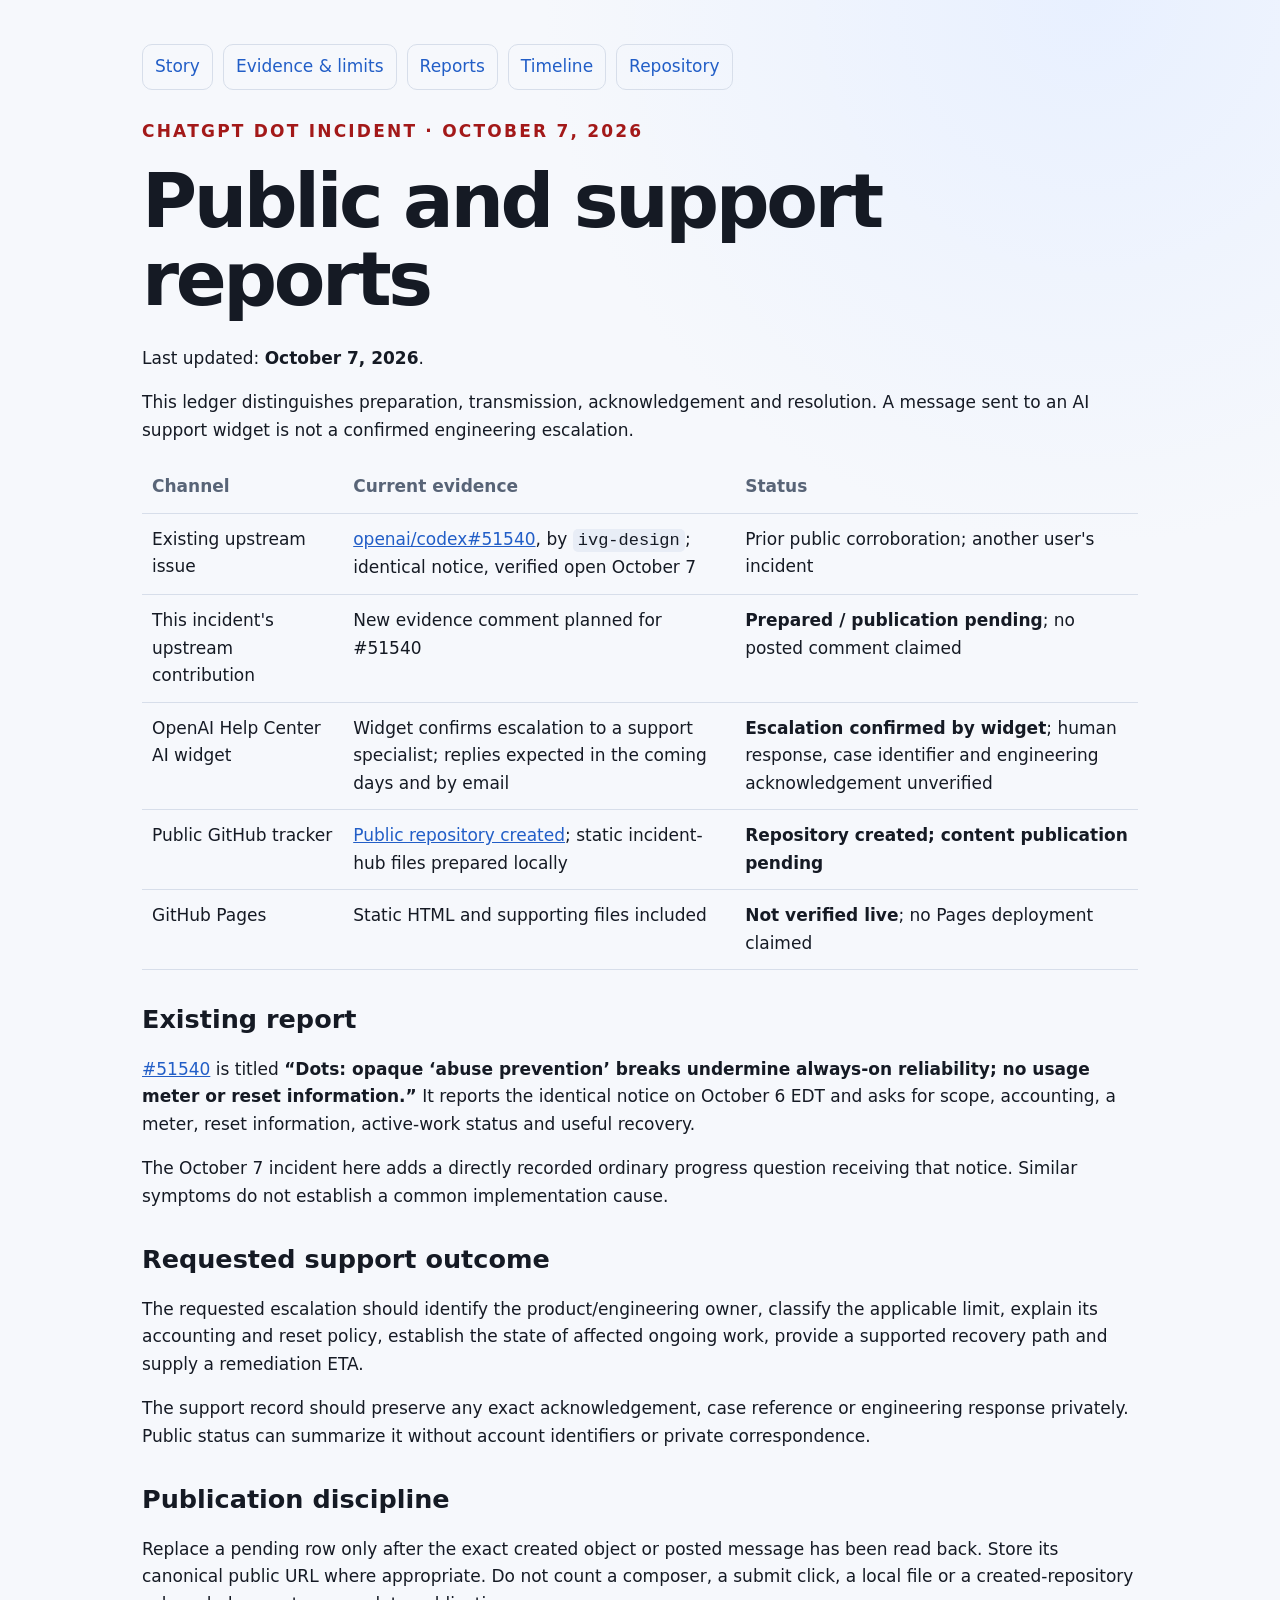
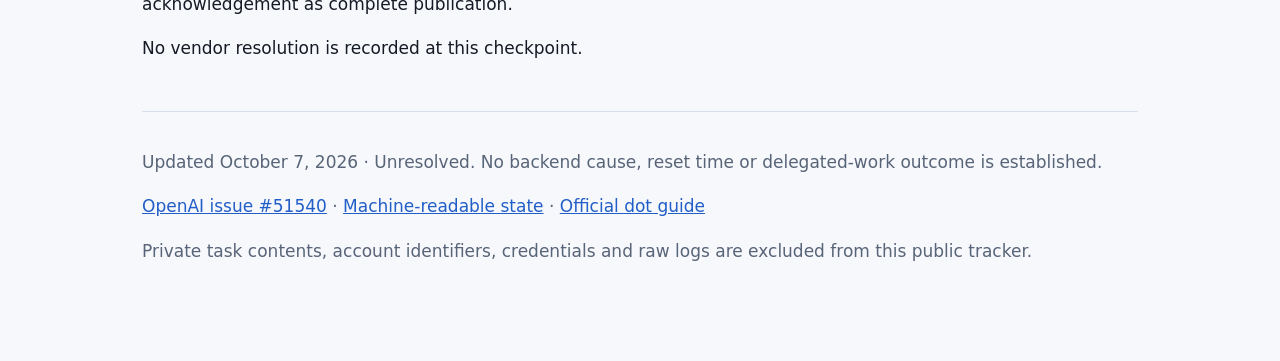
==== reports.html @ 670879d8 "Document dot availability warning with screenshot and scrubbed diagnostics" ====
<!doctype html>
<html lang="en"><head><meta charset="utf-8"><meta name="viewport" content="width=device-width,initial-scale=1"><title>Public and support reports</title><meta name="description" content="A channel ledger separating local preparation, sent messages, acknowledgements and verified resolution."><meta name="robots" content="index, follow"><link rel="canonical" href="https://coolak.github.io/chatgpt-dot-abuse-prevention-limit/reports.html"><meta property="og:type" content="article"><meta property="og:site_name" content="ChatGPT dot abuse-prevention limit"><meta property="og:title" content="Public and support reports"><meta property="og:description" content="A channel ledger separating local preparation, sent messages, acknowledgements and verified resolution."><meta property="og:url" content="https://coolak.github.io/chatgpt-dot-abuse-prevention-limit/reports.html"><meta name="twitter:card" content="summary"><link rel="stylesheet" href="site.css"><script type="application/ld+json">{"@context": "https://schema.org", "@type": "Report", "name": "Public and support reports", "url": "https://coolak.github.io/chatgpt-dot-abuse-prevention-limit/reports.html", "dateCreated": "2026-10-07", "dateModified": "2026-10-07", "about": ["ChatGPT", "Dots", "OpenAI", "Availability", "Usage transparency"], "isAccessibleForFree": true}</script></head><body><main><nav class="nav" aria-label="Incident navigation"><a href="./">Story</a><a href="technical-analysis.html">Evidence &amp; limits</a><a href="reports.html">Reports</a><a href="timeline.html">Timeline</a><a href="https://github.com/COOLak/chatgpt-dot-abuse-prevention-limit">Repository</a></nav><p class="kicker">ChatGPT dot incident · October 7, 2026</p><h1>Public and support reports</h1>
<p>Last updated: <strong>October 7, 2026</strong>.</p>
<p>This ledger distinguishes preparation, transmission, acknowledgement and resolution. A message sent to an AI support widget is not a confirmed engineering escalation.</p>
<div class="table-wrap"><table><thead><tr><th scope="col">Channel</th><th scope="col">Current evidence</th><th scope="col">Status</th></tr></thead><tbody>
<tr><td>Existing upstream issue</td><td><a href="https://github.com/openai/codex/issues/51540">openai/codex#51540</a>, by <code>ivg-design</code>; identical notice, verified open October 7</td><td>Prior public corroboration; another user&#x27;s incident</td></tr>
<tr><td>This incident&#x27;s upstream contribution</td><td>New evidence comment planned for #51540</td><td><strong>Prepared / publication pending</strong>; no posted comment claimed</td></tr>
<tr><td>OpenAI Help Center AI widget</td><td>Widget confirms escalation to a support specialist; replies expected in the coming days and by email</td><td><strong>Escalation confirmed by widget</strong>; human response, case identifier and engineering acknowledgement unverified</td></tr>
<tr><td>Public GitHub tracker</td><td><a href="https://github.com/COOLak/chatgpt-dot-abuse-prevention-limit">Public repository created</a>; static incident-hub files prepared locally</td><td><strong>Repository created; content publication pending</strong></td></tr>
<tr><td>GitHub Pages</td><td>Static HTML and supporting files included</td><td><strong>Not verified live</strong>; no Pages deployment claimed</td></tr>
</tbody></table></div>
<h2>Existing report</h2>
<p><a href="https://github.com/openai/codex/issues/51540">#51540</a> is titled <strong>“Dots: opaque ‘abuse prevention’ breaks undermine always-on reliability; no usage meter or reset information.”</strong> It reports the identical notice on October 6 EDT and asks for scope, accounting, a meter, reset information, active-work status and useful recovery.</p>
<p>The October 7 incident here adds a directly recorded ordinary progress question receiving that notice. Similar symptoms do not establish a common implementation cause.</p>
<h2>Requested support outcome</h2>
<p>The requested escalation should identify the product/engineering owner, classify the applicable limit, explain its accounting and reset policy, establish the state of affected ongoing work, provide a supported recovery path and supply a remediation ETA.</p>
<p>The support record should preserve any exact acknowledgement, case reference or engineering response privately. Public status can summarize it without account identifiers or private correspondence.</p>
<h2>Publication discipline</h2>
<p>Replace a pending row only after the exact created object or posted message has been read back. Store its canonical public URL where appropriate. Do not count a composer, a submit click, a local file or a created-repository acknowledgement as complete publication.</p>
<p>No vendor resolution is recorded at this checkpoint.</p><footer><p>Updated October 7, 2026 · Unresolved. No backend cause, reset time or delegated-work outcome is established.</p><p><a href="https://github.com/openai/codex/issues/51540">OpenAI issue #51540</a> · <a href="incident-state.json">Machine-readable state</a> · <a href="https://learn.chatgpt.com/docs/dots">Official dot guide</a></p><p>Private task contents, account identifiers, credentials and raw logs are excluded from this public tracker.</p></footer></main></body></html>
---- site.css ----
:root{color-scheme:light dark;--bg:#090c12;--panel:#141a24;--panel2:#0f141d;--text:#f5f7fb;--muted:#aeb9ca;--line:#2d3748;--accent:#8bb7ff;--bad:#ff8f8f;--good:#79e2ad;--warn:#ffd27a}
*{box-sizing:border-box}html{scroll-behavior:smooth}body{margin:0;background:radial-gradient(circle at 85% 0,#17233a 0,transparent 34rem),var(--bg);color:var(--text);font:17px/1.62 system-ui,-apple-system,"Segoe UI",sans-serif}main{max-width:1040px;margin:auto;padding:44px 22px 80px}a{color:var(--accent)}h1{font-size:clamp(2.2rem,6vw,4.7rem);line-height:1.04;margin:.22em 0 .35em;letter-spacing:-.045em}h2{margin-top:2.1rem;line-height:1.2}h3{margin-bottom:.35rem}.kicker{color:var(--bad);font-weight:850;letter-spacing:.13em;text-transform:uppercase}.lede{font-size:1.24rem;color:var(--muted);max-width:850px}.status,.pill{display:inline-block;padding:.34rem .72rem;border:1px solid var(--bad);border-radius:999px;color:var(--bad);font-weight:760}.pill{border-color:var(--line);color:var(--muted);margin:.2rem}.grid{display:grid;grid-template-columns:repeat(auto-fit,minmax(250px,1fr));gap:16px;margin:28px 0}.card,.panel{background:linear-gradient(180deg,var(--panel),var(--panel2));border:1px solid var(--line);border-radius:17px;padding:21px}.card h2,.card h3{margin-top:0;font-size:1.08rem}.metric{font-size:2rem;font-weight:850;line-height:1.1}.muted{color:var(--muted)}.warning{border-left:4px solid var(--warn)}.proof{border-left:4px solid var(--good)}img{display:block;max-width:100%;height:auto;border-radius:14px;border:1px solid var(--line);margin:24px 0}table{width:100%;border-collapse:collapse;display:block;overflow-x:auto}th,td{text-align:left;vertical-align:top;border-bottom:1px solid var(--line);padding:12px 10px;min-width:150px}th{color:var(--muted)}.links,.nav{display:flex;flex-wrap:wrap;gap:10px}.links a,.nav a{border:1px solid var(--line);border-radius:10px;padding:8px 12px;text-decoration:none;background:rgba(255,255,255,.02)}.nav{margin-bottom:28px}.timeline{border-left:2px solid var(--line);padding-left:22px}.timeline article{position:relative;margin:0 0 24px}.timeline article:before{content:"";position:absolute;left:-29px;top:.45rem;width:12px;height:12px;border-radius:50%;background:var(--accent)}code{background:#20283a;padding:.1em .3em;border-radius:5px}footer{margin-top:48px;padding-top:20px;border-top:1px solid var(--line);color:var(--muted)}blockquote{margin:24px 0;padding:18px 22px;border-left:4px solid var(--warn);background:var(--panel2);font-size:1.15rem}.table-wrap{overflow-x:auto}.table-wrap table{display:table}.evidence{max-width:850px;margin:30px 0}.evidence figcaption{font-size:.9rem;color:var(--muted)}.checklist li{margin:.5em 0}@media(prefers-color-scheme:light){:root{--bg:#f6f8fc;--panel:#fff;--panel2:#f8faff;--text:#151a24;--muted:#586477;--line:#d7deea;--accent:#225ec7;--bad:#a31919;--good:#087743;--warn:#8a5a00}body{background:radial-gradient(circle at 85% 0,#e8f0ff 0,transparent 34rem),var(--bg)}code{background:#e8edf6}}@media(max-width:600px){main{padding:28px 18px 54px}.lede{font-size:1.1rem}.nav a{font-size:.9rem}.card,.panel{padding:17px}}
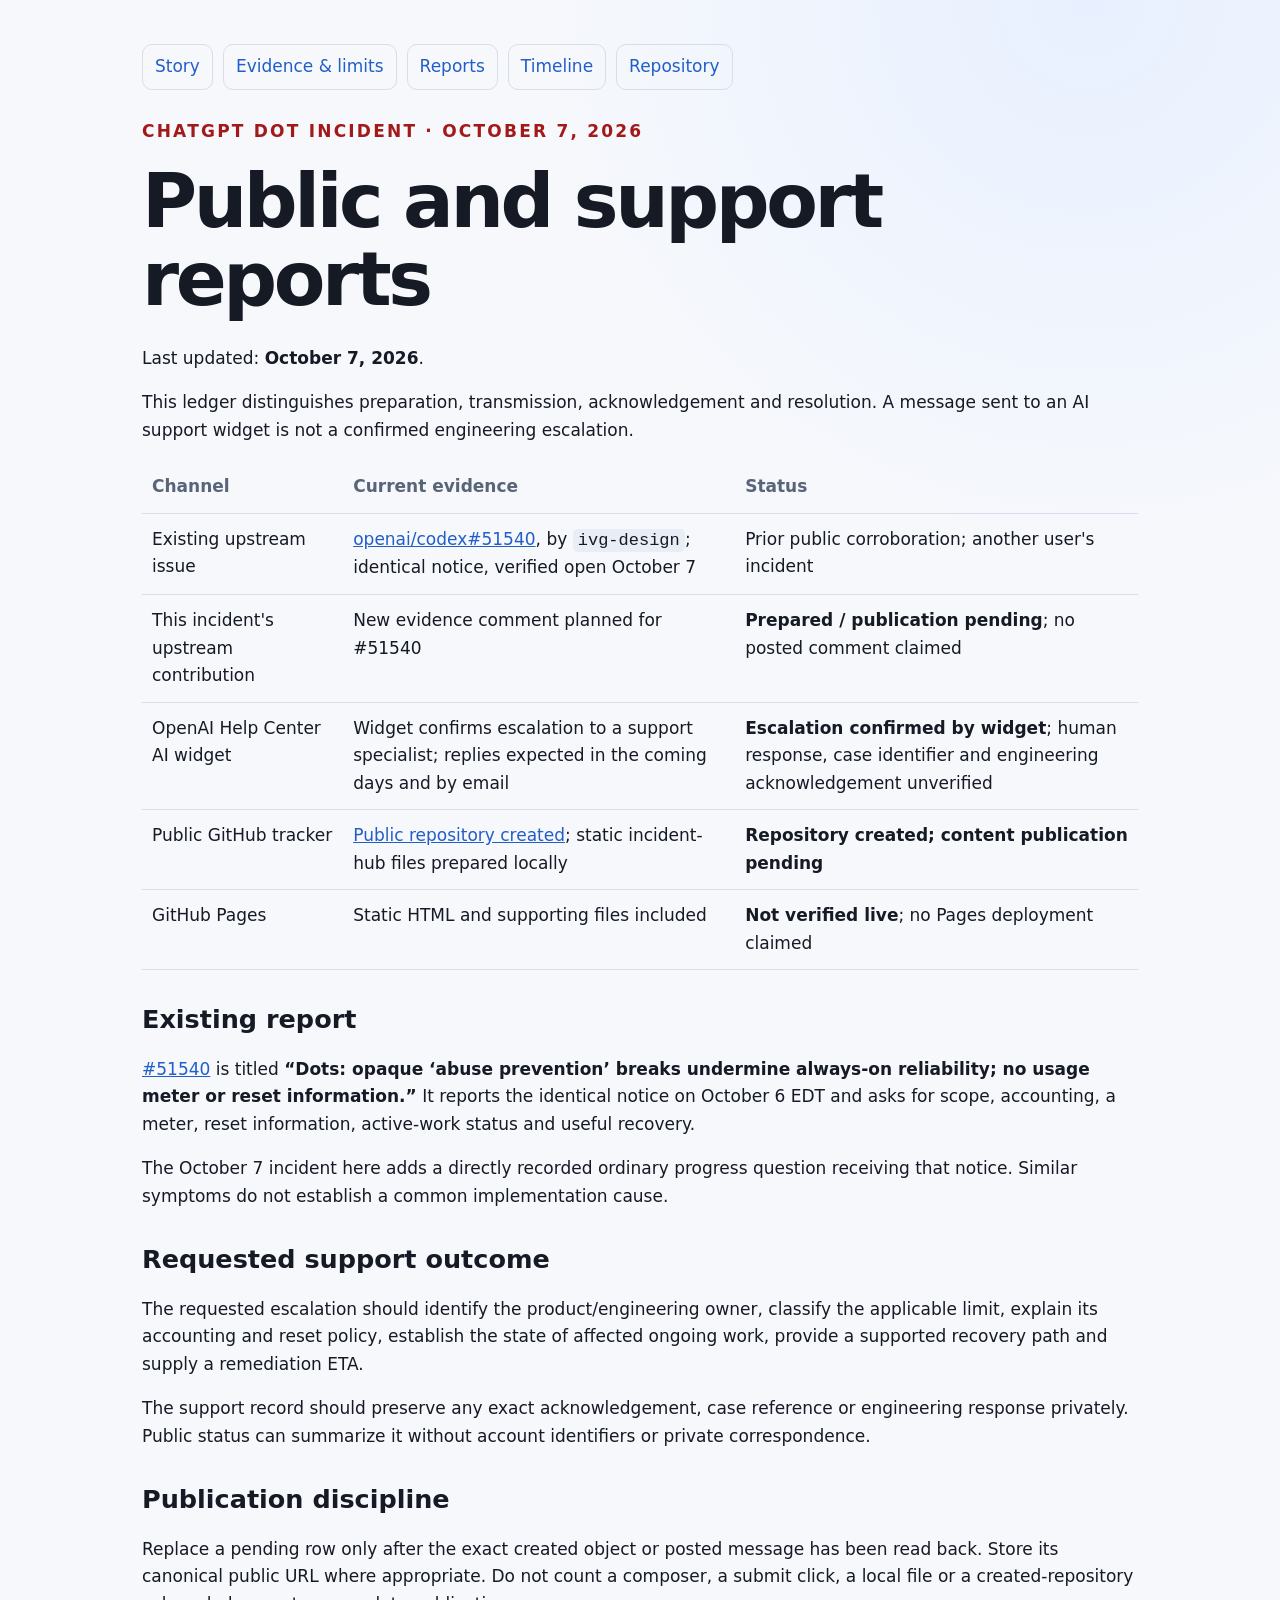
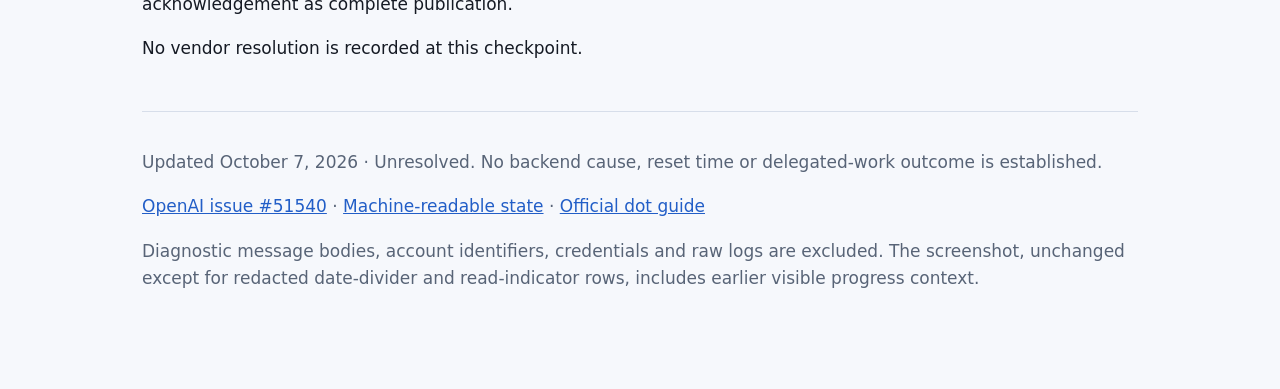
==== commit 382c78ed: "Clarify timestamp correlation and full screenshot disclosure" ====
--- a/reports.html
+++ b/reports.html
@@ -17,4 +17,4 @@
 <p>The support record should preserve any exact acknowledgement, case reference or engineering response privately. Public status can summarize it without account identifiers or private correspondence.</p>
 <h2>Publication discipline</h2>
 <p>Replace a pending row only after the exact created object or posted message has been read back. Store its canonical public URL where appropriate. Do not count a composer, a submit click, a local file or a created-repository acknowledgement as complete publication.</p>
-<p>No vendor resolution is recorded at this checkpoint.</p><footer><p>Updated October 7, 2026 · Unresolved. No backend cause, reset time or delegated-work outcome is established.</p><p><a href="https://github.com/openai/codex/issues/51540">OpenAI issue #51540</a> · <a href="incident-state.json">Machine-readable state</a> · <a href="https://learn.chatgpt.com/docs/dots">Official dot guide</a></p><p>Private task contents, account identifiers, credentials and raw logs are excluded from this public tracker.</p></footer></main></body></html>
+<p>No vendor resolution is recorded at this checkpoint.</p><footer><p>Updated October 7, 2026 · Unresolved. No backend cause, reset time or delegated-work outcome is established.</p><p><a href="https://github.com/openai/codex/issues/51540">OpenAI issue #51540</a> · <a href="incident-state.json">Machine-readable state</a> · <a href="https://learn.chatgpt.com/docs/dots">Official dot guide</a></p><p>Diagnostic message bodies, account identifiers, credentials and raw logs are excluded. The screenshot, unchanged except for redacted date-divider and read-indicator rows, includes earlier visible progress context.</p></footer></main></body></html>
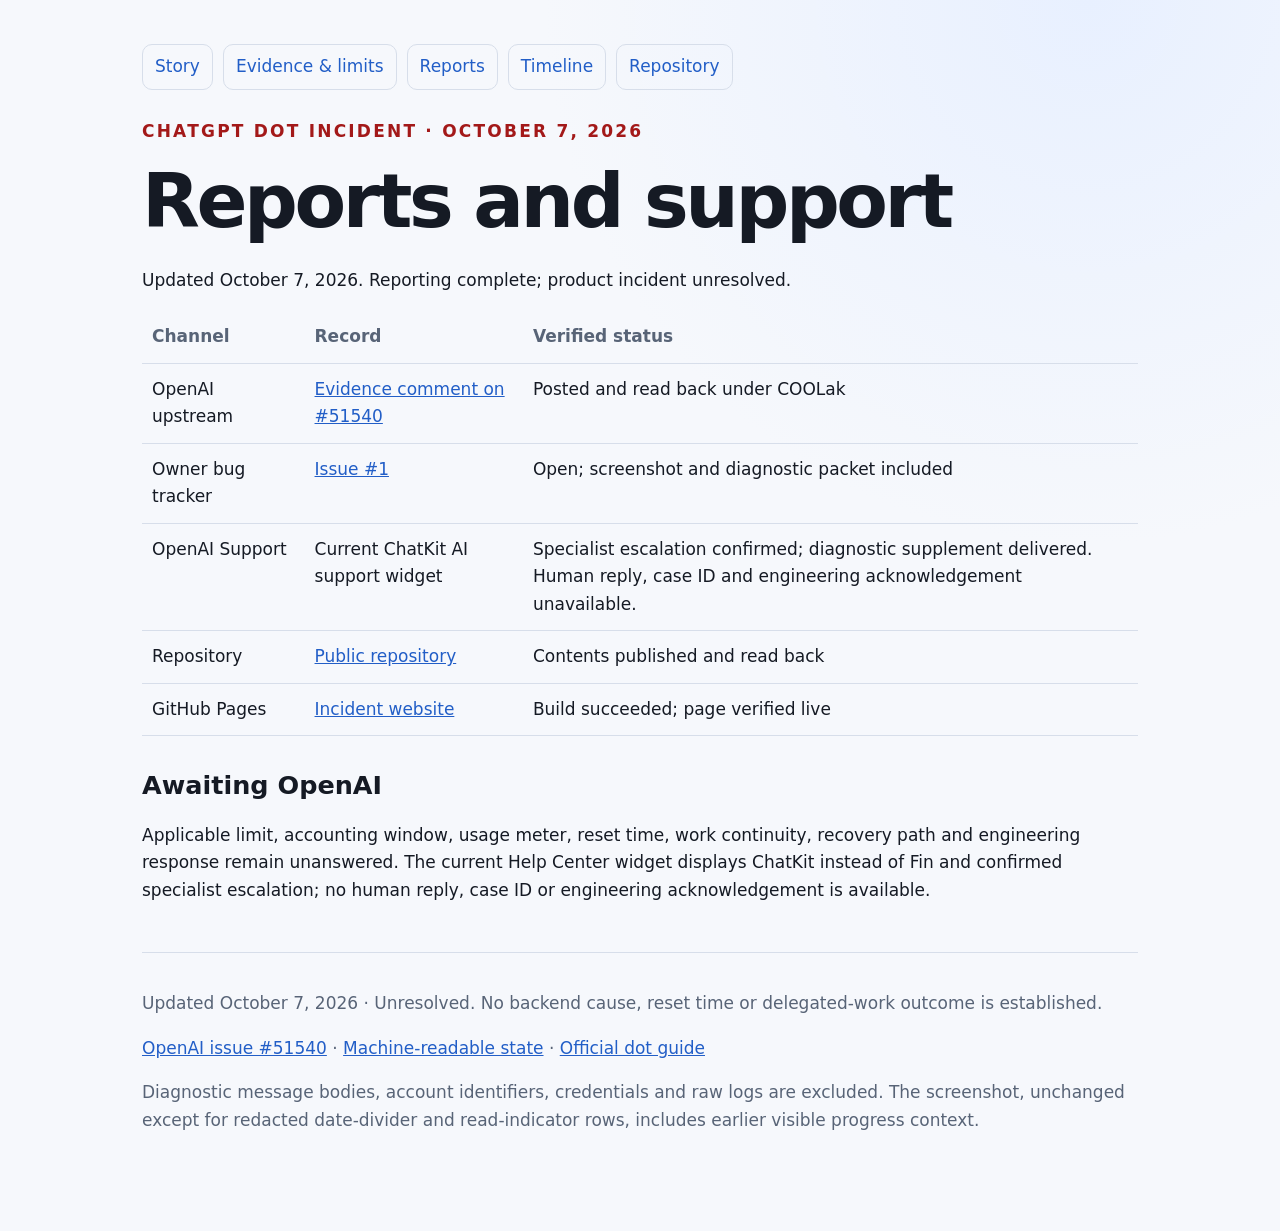
==== commit d3de0662: "Record verified GitHub, support and website publication" ====
--- a/reports.html
+++ b/reports.html
@@ -1,20 +1,2 @@
 <!doctype html>
-<html lang="en"><head><meta charset="utf-8"><meta name="viewport" content="width=device-width,initial-scale=1"><title>Public and support reports</title><meta name="description" content="A channel ledger separating local preparation, sent messages, acknowledgements and verified resolution."><meta name="robots" content="index, follow"><link rel="canonical" href="https://coolak.github.io/chatgpt-dot-abuse-prevention-limit/reports.html"><meta property="og:type" content="article"><meta property="og:site_name" content="ChatGPT dot abuse-prevention limit"><meta property="og:title" content="Public and support reports"><meta property="og:description" content="A channel ledger separating local preparation, sent messages, acknowledgements and verified resolution."><meta property="og:url" content="https://coolak.github.io/chatgpt-dot-abuse-prevention-limit/reports.html"><meta name="twitter:card" content="summary"><link rel="stylesheet" href="site.css"><script type="application/ld+json">{"@context": "https://schema.org", "@type": "Report", "name": "Public and support reports", "url": "https://coolak.github.io/chatgpt-dot-abuse-prevention-limit/reports.html", "dateCreated": "2026-10-07", "dateModified": "2026-10-07", "about": ["ChatGPT", "Dots", "OpenAI", "Availability", "Usage transparency"], "isAccessibleForFree": true}</script></head><body><main><nav class="nav" aria-label="Incident navigation"><a href="./">Story</a><a href="technical-analysis.html">Evidence &amp; limits</a><a href="reports.html">Reports</a><a href="timeline.html">Timeline</a><a href="https://github.com/COOLak/chatgpt-dot-abuse-prevention-limit">Repository</a></nav><p class="kicker">ChatGPT dot incident · October 7, 2026</p><h1>Public and support reports</h1>
-<p>Last updated: <strong>October 7, 2026</strong>.</p>
-<p>This ledger distinguishes preparation, transmission, acknowledgement and resolution. A message sent to an AI support widget is not a confirmed engineering escalation.</p>
-<div class="table-wrap"><table><thead><tr><th scope="col">Channel</th><th scope="col">Current evidence</th><th scope="col">Status</th></tr></thead><tbody>
-<tr><td>Existing upstream issue</td><td><a href="https://github.com/openai/codex/issues/51540">openai/codex#51540</a>, by <code>ivg-design</code>; identical notice, verified open October 7</td><td>Prior public corroboration; another user&#x27;s incident</td></tr>
-<tr><td>This incident&#x27;s upstream contribution</td><td>New evidence comment planned for #51540</td><td><strong>Prepared / publication pending</strong>; no posted comment claimed</td></tr>
-<tr><td>OpenAI Help Center AI widget</td><td>Widget confirms escalation to a support specialist; replies expected in the coming days and by email</td><td><strong>Escalation confirmed by widget</strong>; human response, case identifier and engineering acknowledgement unverified</td></tr>
-<tr><td>Public GitHub tracker</td><td><a href="https://github.com/COOLak/chatgpt-dot-abuse-prevention-limit">Public repository created</a>; static incident-hub files prepared locally</td><td><strong>Repository created; content publication pending</strong></td></tr>
-<tr><td>GitHub Pages</td><td>Static HTML and supporting files included</td><td><strong>Not verified live</strong>; no Pages deployment claimed</td></tr>
-</tbody></table></div>
-<h2>Existing report</h2>
-<p><a href="https://github.com/openai/codex/issues/51540">#51540</a> is titled <strong>“Dots: opaque ‘abuse prevention’ breaks undermine always-on reliability; no usage meter or reset information.”</strong> It reports the identical notice on October 6 EDT and asks for scope, accounting, a meter, reset information, active-work status and useful recovery.</p>
-<p>The October 7 incident here adds a directly recorded ordinary progress question receiving that notice. Similar symptoms do not establish a common implementation cause.</p>
-<h2>Requested support outcome</h2>
-<p>The requested escalation should identify the product/engineering owner, classify the applicable limit, explain its accounting and reset policy, establish the state of affected ongoing work, provide a supported recovery path and supply a remediation ETA.</p>
-<p>The support record should preserve any exact acknowledgement, case reference or engineering response privately. Public status can summarize it without account identifiers or private correspondence.</p>
-<h2>Publication discipline</h2>
-<p>Replace a pending row only after the exact created object or posted message has been read back. Store its canonical public URL where appropriate. Do not count a composer, a submit click, a local file or a created-repository acknowledgement as complete publication.</p>
-<p>No vendor resolution is recorded at this checkpoint.</p><footer><p>Updated October 7, 2026 · Unresolved. No backend cause, reset time or delegated-work outcome is established.</p><p><a href="https://github.com/openai/codex/issues/51540">OpenAI issue #51540</a> · <a href="incident-state.json">Machine-readable state</a> · <a href="https://learn.chatgpt.com/docs/dots">Official dot guide</a></p><p>Diagnostic message bodies, account identifiers, credentials and raw logs are excluded. The screenshot, unchanged except for redacted date-divider and read-indicator rows, includes earlier visible progress context.</p></footer></main></body></html>
+<html lang="en"><head><meta charset="utf-8"><meta name="viewport" content="width=device-width,initial-scale=1"><title>Public and support reports</title><meta name="description" content="A channel ledger separating local preparation, sent messages, acknowledgements and verified resolution."><meta name="robots" content="index, follow"><link rel="canonical" href="https://coolak.github.io/chatgpt-dot-abuse-prevention-limit/reports.html"><meta property="og:type" content="article"><meta property="og:site_name" content="ChatGPT dot abuse-prevention limit"><meta property="og:title" content="Public and support reports"><meta property="og:description" content="A channel ledger separating local preparation, sent messages, acknowledgements and verified resolution."><meta property="og:url" content="https://coolak.github.io/chatgpt-dot-abuse-prevention-limit/reports.html"><meta name="twitter:card" content="summary"><link rel="stylesheet" href="site.css"><script type="application/ld+json">{"@context": "https://schema.org", "@type": "Report", "name": "Public and support reports", "url": "https://coolak.github.io/chatgpt-dot-abuse-prevention-limit/reports.html", "dateCreated": "2026-10-07", "dateModified": "2026-10-07", "about": ["ChatGPT", "Dots", "OpenAI", "Availability", "Usage transparency"], "isAccessibleForFree": true}</script></head><body><main><nav class="nav" aria-label="Incident navigation"><a href="./">Story</a><a href="technical-analysis.html">Evidence &amp; limits</a><a href="reports.html">Reports</a><a href="timeline.html">Timeline</a><a href="https://github.com/COOLak/chatgpt-dot-abuse-prevention-limit">Repository</a></nav><p class="kicker">ChatGPT dot incident · October 7, 2026</p><h1>Reports and support</h1><p>Updated October 7, 2026. Reporting complete; product incident unresolved.</p><table><thead><tr><th>Channel</th><th>Record</th><th>Verified status</th></tr></thead><tbody><tr><td>OpenAI upstream</td><td><a href="https://github.com/openai/codex/issues/51540#issuecomment-6038172530">Evidence comment on #51540</a></td><td>Posted and read back under COOLak</td></tr><tr><td>Owner bug tracker</td><td><a href="https://github.com/COOLak/chatgpt-dot-abuse-prevention-limit/issues/1">Issue #1</a></td><td>Open; screenshot and diagnostic packet included</td></tr><tr><td>OpenAI Support</td><td>Current ChatKit AI support widget</td><td>Specialist escalation confirmed; diagnostic supplement delivered. Human reply, case ID and engineering acknowledgement unavailable.</td></tr><tr><td>Repository</td><td><a href="https://github.com/COOLak/chatgpt-dot-abuse-prevention-limit">Public repository</a></td><td>Contents published and read back</td></tr><tr><td>GitHub Pages</td><td><a href="https://coolak.github.io/chatgpt-dot-abuse-prevention-limit/">Incident website</a></td><td>Build succeeded; page verified live</td></tr></tbody></table><h2>Awaiting OpenAI</h2><p>Applicable limit, accounting window, usage meter, reset time, work continuity, recovery path and engineering response remain unanswered. The current Help Center widget displays ChatKit instead of Fin and confirmed specialist escalation; no human reply, case ID or engineering acknowledgement is available.</p><footer><p>Updated October 7, 2026 · Unresolved. No backend cause, reset time or delegated-work outcome is established.</p><p><a href="https://github.com/openai/codex/issues/51540">OpenAI issue #51540</a> · <a href="incident-state.json">Machine-readable state</a> · <a href="https://learn.chatgpt.com/docs/dots">Official dot guide</a></p><p>Diagnostic message bodies, account identifiers, credentials and raw logs are excluded. The screenshot, unchanged except for redacted date-divider and read-indicator rows, includes earlier visible progress context.</p></footer></main></body></html>
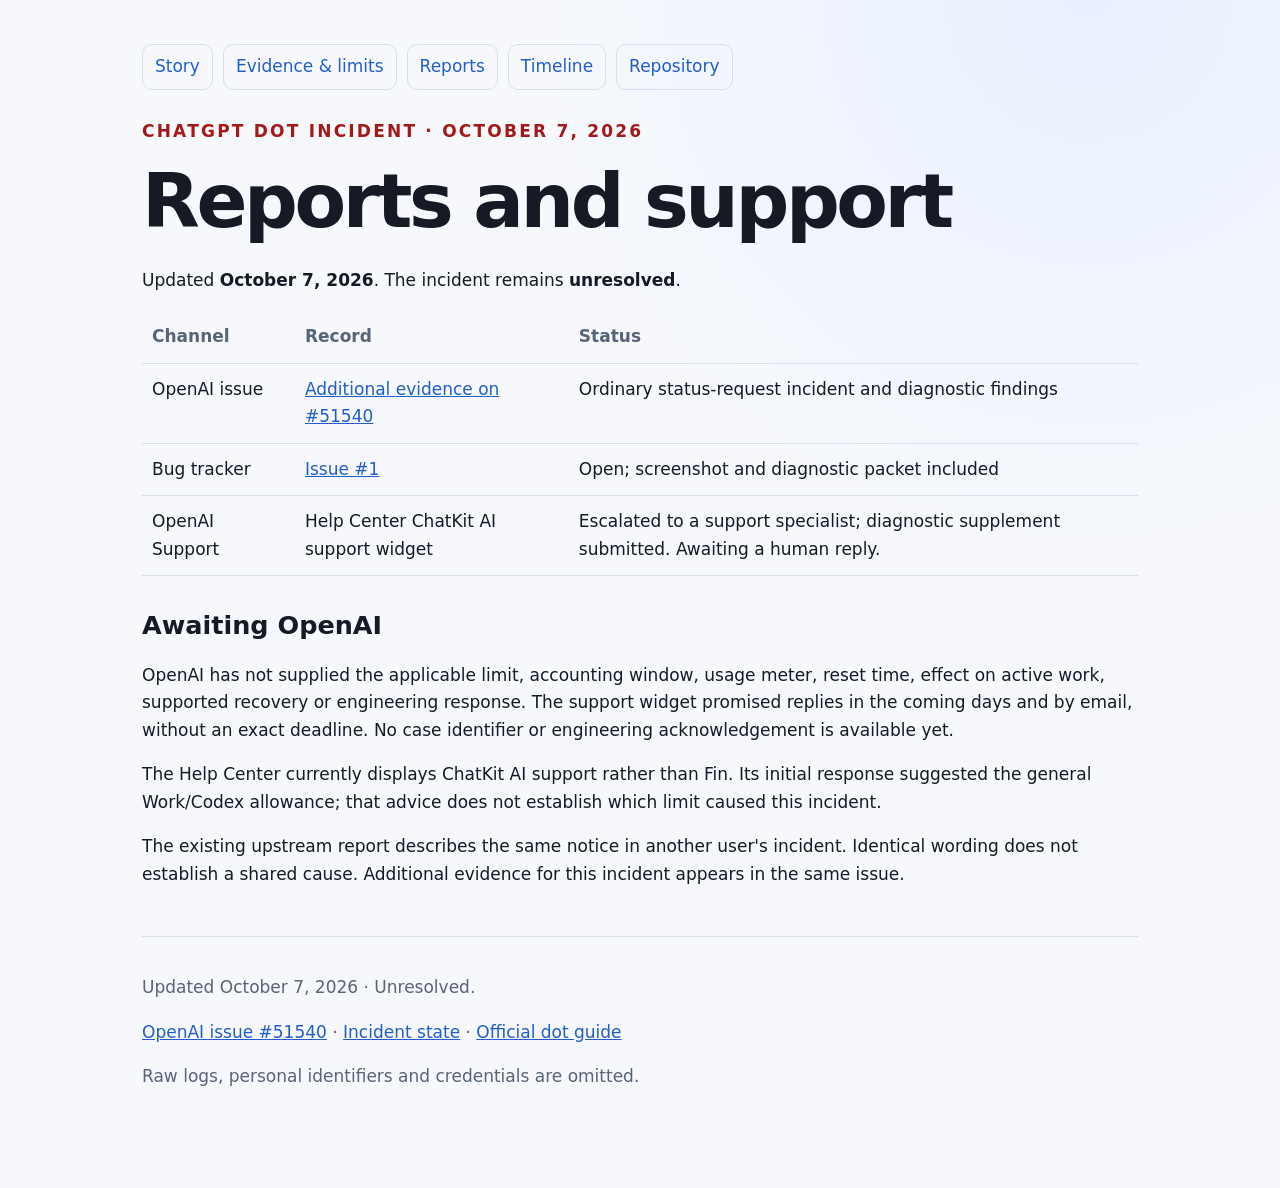
==== commit eb120367: "Remove personal references and simplify incident report" ====
--- a/reports.html
+++ b/reports.html
@@ -1,2 +1,12 @@
 <!doctype html>
-<html lang="en"><head><meta charset="utf-8"><meta name="viewport" content="width=device-width,initial-scale=1"><title>Public and support reports</title><meta name="description" content="A channel ledger separating local preparation, sent messages, acknowledgements and verified resolution."><meta name="robots" content="index, follow"><link rel="canonical" href="https://coolak.github.io/chatgpt-dot-abuse-prevention-limit/reports.html"><meta property="og:type" content="article"><meta property="og:site_name" content="ChatGPT dot abuse-prevention limit"><meta property="og:title" content="Public and support reports"><meta property="og:description" content="A channel ledger separating local preparation, sent messages, acknowledgements and verified resolution."><meta property="og:url" content="https://coolak.github.io/chatgpt-dot-abuse-prevention-limit/reports.html"><meta name="twitter:card" content="summary"><link rel="stylesheet" href="site.css"><script type="application/ld+json">{"@context": "https://schema.org", "@type": "Report", "name": "Public and support reports", "url": "https://coolak.github.io/chatgpt-dot-abuse-prevention-limit/reports.html", "dateCreated": "2026-10-07", "dateModified": "2026-10-07", "about": ["ChatGPT", "Dots", "OpenAI", "Availability", "Usage transparency"], "isAccessibleForFree": true}</script></head><body><main><nav class="nav" aria-label="Incident navigation"><a href="./">Story</a><a href="technical-analysis.html">Evidence &amp; limits</a><a href="reports.html">Reports</a><a href="timeline.html">Timeline</a><a href="https://github.com/COOLak/chatgpt-dot-abuse-prevention-limit">Repository</a></nav><p class="kicker">ChatGPT dot incident · October 7, 2026</p><h1>Reports and support</h1><p>Updated October 7, 2026. Reporting complete; product incident unresolved.</p><table><thead><tr><th>Channel</th><th>Record</th><th>Verified status</th></tr></thead><tbody><tr><td>OpenAI upstream</td><td><a href="https://github.com/openai/codex/issues/51540#issuecomment-6038172530">Evidence comment on #51540</a></td><td>Posted and read back under COOLak</td></tr><tr><td>Owner bug tracker</td><td><a href="https://github.com/COOLak/chatgpt-dot-abuse-prevention-limit/issues/1">Issue #1</a></td><td>Open; screenshot and diagnostic packet included</td></tr><tr><td>OpenAI Support</td><td>Current ChatKit AI support widget</td><td>Specialist escalation confirmed; diagnostic supplement delivered. Human reply, case ID and engineering acknowledgement unavailable.</td></tr><tr><td>Repository</td><td><a href="https://github.com/COOLak/chatgpt-dot-abuse-prevention-limit">Public repository</a></td><td>Contents published and read back</td></tr><tr><td>GitHub Pages</td><td><a href="https://coolak.github.io/chatgpt-dot-abuse-prevention-limit/">Incident website</a></td><td>Build succeeded; page verified live</td></tr></tbody></table><h2>Awaiting OpenAI</h2><p>Applicable limit, accounting window, usage meter, reset time, work continuity, recovery path and engineering response remain unanswered. The current Help Center widget displays ChatKit instead of Fin and confirmed specialist escalation; no human reply, case ID or engineering acknowledgement is available.</p><footer><p>Updated October 7, 2026 · Unresolved. No backend cause, reset time or delegated-work outcome is established.</p><p><a href="https://github.com/openai/codex/issues/51540">OpenAI issue #51540</a> · <a href="incident-state.json">Machine-readable state</a> · <a href="https://learn.chatgpt.com/docs/dots">Official dot guide</a></p><p>Diagnostic message bodies, account identifiers, credentials and raw logs are excluded. The screenshot, unchanged except for redacted date-divider and read-indicator rows, includes earlier visible progress context.</p></footer></main></body></html>
+<html lang="en"><head><meta charset="utf-8"><meta name="viewport" content="width=device-width,initial-scale=1"><title>Public and support reports</title><meta name="description" content="OpenAI bug report and support escalation status."><meta name="robots" content="index, follow"><link rel="canonical" href="https://coolak.github.io/chatgpt-dot-abuse-prevention-limit/reports.html"><meta property="og:type" content="article"><meta property="og:site_name" content="ChatGPT dot abuse-prevention limit"><meta property="og:title" content="Public and support reports"><meta property="og:description" content="OpenAI bug report and support escalation status."><meta property="og:url" content="https://coolak.github.io/chatgpt-dot-abuse-prevention-limit/reports.html"><meta name="twitter:card" content="summary"><link rel="stylesheet" href="site.css"><script type="application/ld+json">{"@context": "https://schema.org", "@type": "Report", "name": "Public and support reports", "url": "https://coolak.github.io/chatgpt-dot-abuse-prevention-limit/reports.html", "dateCreated": "2026-10-07", "dateModified": "2026-10-07", "about": ["ChatGPT", "Dots", "OpenAI", "Availability", "Usage transparency"], "isAccessibleForFree": true}</script></head><body><main><nav class="nav" aria-label="Incident navigation"><a href="./">Story</a><a href="technical-analysis.html">Evidence &amp; limits</a><a href="reports.html">Reports</a><a href="timeline.html">Timeline</a><a href="https://github.com/COOLak/chatgpt-dot-abuse-prevention-limit">Repository</a></nav><p class="kicker">ChatGPT dot incident · October 7, 2026</p><h1>Reports and support</h1>
+<p>Updated <strong>October 7, 2026</strong>. The incident remains <strong>unresolved</strong>.</p>
+<div class="table-wrap"><table><thead><tr><th scope="col">Channel</th><th scope="col">Record</th><th scope="col">Status</th></tr></thead><tbody>
+<tr><td>OpenAI issue</td><td><a href="https://github.com/openai/codex/issues/51540#issuecomment-6038172530">Additional evidence on #51540</a></td><td>Ordinary status-request incident and diagnostic findings</td></tr>
+<tr><td>Bug tracker</td><td><a href="https://github.com/COOLak/chatgpt-dot-abuse-prevention-limit/issues/1">Issue #1</a></td><td>Open; screenshot and diagnostic packet included</td></tr>
+<tr><td>OpenAI Support</td><td>Help Center ChatKit AI support widget</td><td>Escalated to a support specialist; diagnostic supplement submitted. Awaiting a human reply.</td></tr>
+</tbody></table></div>
+<h2>Awaiting OpenAI</h2>
+<p>OpenAI has not supplied the applicable limit, accounting window, usage meter, reset time, effect on active work, supported recovery or engineering response. The support widget promised replies in the coming days and by email, without an exact deadline. No case identifier or engineering acknowledgement is available yet.</p>
+<p>The Help Center currently displays ChatKit AI support rather than Fin. Its initial response suggested the general Work/Codex allowance; that advice does not establish which limit caused this incident.</p>
+<p>The existing upstream report describes the same notice in another user&#x27;s incident. Identical wording does not establish a shared cause. Additional evidence for this incident appears in the same issue.</p><footer><p>Updated October 7, 2026 · Unresolved.</p><p><a href="https://github.com/openai/codex/issues/51540">OpenAI issue #51540</a> · <a href="incident-state.json">Incident state</a> · <a href="https://learn.chatgpt.com/docs/dots">Official dot guide</a></p><p>Raw logs, personal identifiers and credentials are omitted.</p></footer></main></body></html>
